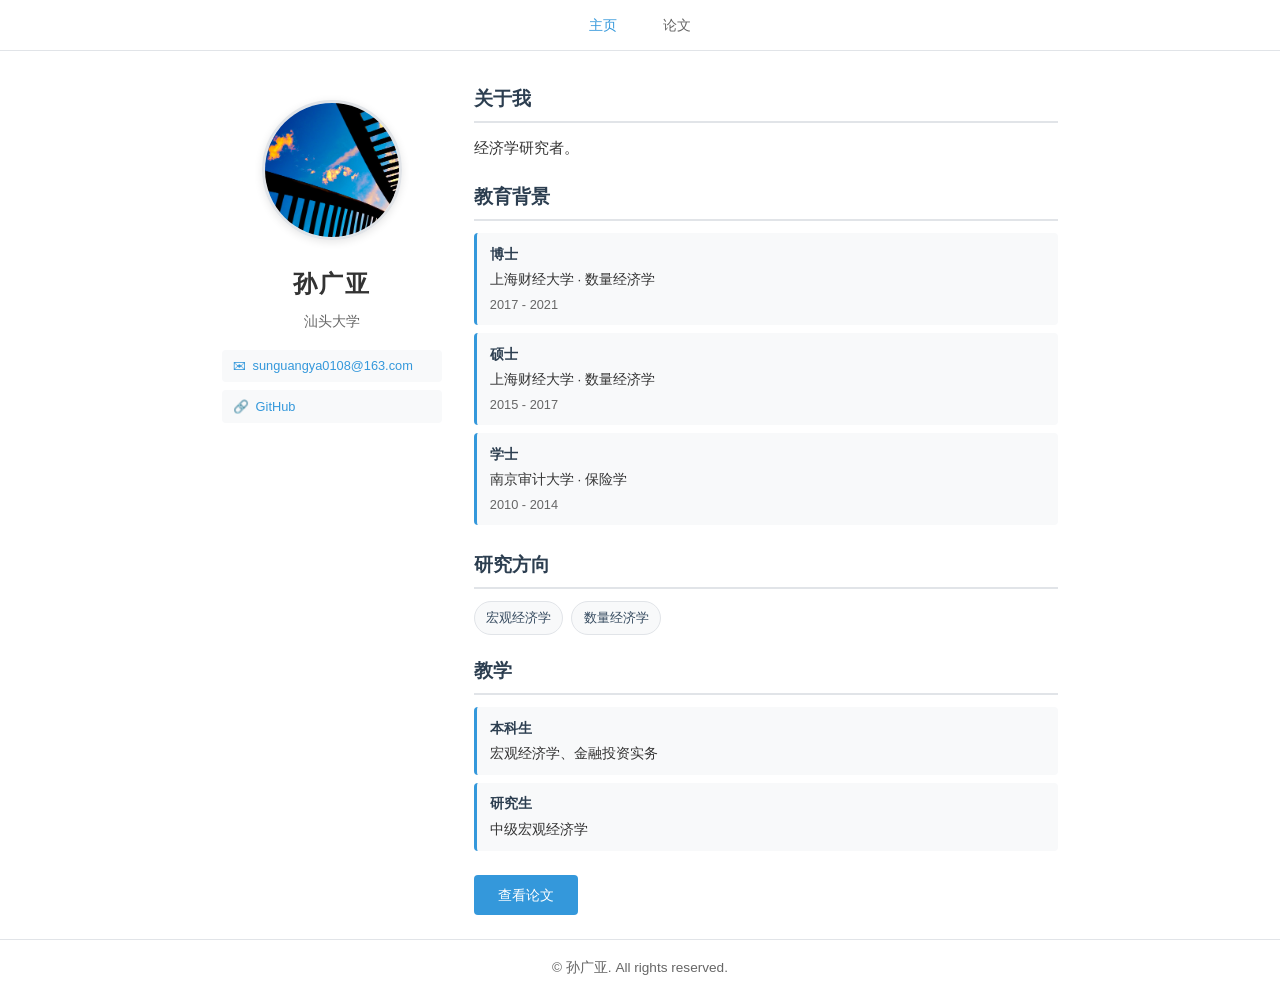
==== index.html @ b4a93ea8 "Update: 2026-03-26 14:30" ====
<!doctype html>
<html lang="zh-CN">
    <head>
        <meta charset="UTF-8" />
        <meta name="viewport" content="width=device-width, initial-scale=1.0" />
        <title>孙广亚 | 个人主页</title>
        <link rel="stylesheet" href="styles.css" />
    </head>
    <body>
        <header class="site-header">
            <nav class="nav">
                <a href="index.html" class="nav-link active">主页</a>
                <a href="papers.html" class="nav-link">论文</a>
            </nav>
        </header>

        <main class="main-content">
            <div class="profile-card">
                <div class="profile-left">
                    <div class="photo-container">
                        <img
                            src="images/photo.jpg"
                            alt="个人照片"
                            class="profile-photo"
                        />
                    </div>
                    <div class="profile-name">
                        <h1>孙广亚</h1>
                        <p class="title">汕头大学</p>
                    </div>
                    <div class="contact-info">
                        <a
                            href="mailto:sunguangya0108@163.com"
                            class="contact-item"
                        >
                            <span>✉</span> sunguangya0108@163.com
                        </a>
                        <a
                            href="https://github.com/sun0720"
                            class="contact-item"
                            target="_blank"
                        >
                            <span>🔗</span> GitHub
                        </a>
                    </div>
                </div>

                <div class="profile-right">
                    <section class="intro-section">
                        <h2>关于我</h2>
                        <p>经济学研究者。</p>
                    </section>

                    <section class="edu-section">
                        <h2>教育背景</h2>
                        <div class="edu-list">
                            <div class="edu-item">
                                <span class="degree">博士</span>
                                <span class="school"
                                    >上海财经大学 · 数量经济学</span
                                >
                                <span class="time">2017 - 2021</span>
                            </div>
                            <div class="edu-item">
                                <span class="degree">硕士</span>
                                <span class="school"
                                    >上海财经大学 · 数量经济学</span
                                >
                                <span class="time">2015 - 2017</span>
                            </div>
                            <div class="edu-item">
                                <span class="degree">学士</span>
                                <span class="school"
                                    >南京审计大学 · 保险学</span
                                >
                                <span class="time">2010 - 2014</span>
                            </div>
                        </div>
                    </section>

                    <section class="research-section">
                        <h2>研究方向</h2>
                        <div class="research-tags">
                            <span class="tag">宏观经济学</span>
                            <span class="tag">数量经济学</span>
                        </div>
                    </section>

                    <section class="research-section">
                        <h2>教学</h2>
                        <div class="edu-list">
                            <div class="edu-item">
                                <span class="degree">本科生</span>
                                <span class="school"
                                    >宏观经济学、金融投资实务</span
                                >
                            </div>
                            <div class="edu-item">
                                <span class="degree">研究生</span>
                                <span class="school">中级宏观经济学</span>
                            </div>
                        </div>
                    </section>

                    <div class="quick-links">
                        <a href="papers.html" class="btn">查看论文</a>
                    </div>
                </div>
            </div>
        </main>

        <footer class="site-footer">
            <p>&copy; 孙广亚. All rights reserved.</p>
        </footer>
    </body>
</html>
---- styles.css ----
/* 学术风格个人博客样式 */

:root {
    --primary-color: #2c3e50;
    --secondary-color: #34495e;
    --accent-color: #3498db;
    --text-color: #333;
    --text-light: #666;
    --bg-color: #fff;
    --bg-light: #f8f9fa;
    --border-color: #e1e4e8;
    --max-width: 900px;
}

* {
    margin: 0;
    padding: 0;
    box-sizing: border-box;
}

body {
    font-family: -apple-system, BlinkMacSystemFont, 'Segoe UI', Roboto, 'Helvetica Neue', Arial, sans-serif;
    line-height: 1.7;
    color: var(--text-color);
    background-color: var(--bg-color);
}

/* Header */
.site-header {
    background: var(--bg-color);
    border-bottom: 1px solid var(--border-color);
    padding: 0.5rem 0;
    position: sticky;
    top: 0;
    z-index: 100;
}

.nav {
    max-width: var(--max-width);
    margin: 0 auto;
    padding: 0 2rem;
    display: flex;
    gap: 1.5rem;
    justify-content: center;
}

.nav-link {
    text-decoration: none;
    color: var(--text-light);
    font-size: 0.9rem;
    padding: 0.3rem 0.7rem;
    border-radius: 4px;
    transition: all 0.2s ease;
}

.nav-link:hover {
    color: var(--primary-color);
    background: var(--bg-light);
}

.nav-link.active {
    color: var(--accent-color);
    font-weight: 500;
}

/* Main Content */
.main-content {
    max-width: var(--max-width);
    margin: 0 auto;
    padding: 1.5rem 2rem;
    min-height: calc(100vh - 200px);
}

/* Hero Section */
.hero {
    text-align: center;
    padding: 1.5rem 0;
    border-bottom: 1px solid var(--border-color);
    margin-bottom: 1.5rem;
}

/* Photo Section */
.photo-section {
    text-align: center;
    margin-bottom: 2rem;
}

.photo-container {
    display: inline-block;
}

.profile-photo {
    width: 150px;
    height: 150px;
    object-fit: cover;
    border-radius: 50%;
    border: 3px solid var(--border-color);
    box-shadow: 0 2px 8px rgba(0,0,0,0.1);
}

.name {
    font-size: 2rem;
    font-weight: 600;
    color: var(--primary-color);
    margin-bottom: 0.25rem;
    letter-spacing: 2px;
}

.title {
    font-size: 1.1rem;
    color: var(--text-light);
    margin-bottom: 0.75rem;
}

.intro {
    font-size: 1rem;
    color: var(--text-color);
    max-width: 600px;
    margin: 0 auto 1rem;
    line-height: 1.6;
}

.quick-links {
    display: flex;
    gap: 1rem;
    justify-content: center;
    flex-wrap: wrap;
}

.btn {
    display: inline-block;
    padding: 0.5rem 1.5rem;
    background: var(--accent-color);
    color: #fff;
    text-decoration: none;
    border-radius: 4px;
    font-size: 0.9rem;
    transition: all 0.2s ease;
}

.btn:hover {
    background: #2980b9;
    transform: translateY(-1px);
}

.btn-outline {
    background: transparent;
    border: 1px solid var(--accent-color);
    color: var(--accent-color);
}

.btn-outline:hover {
    background: var(--accent-color);
    color: #fff;
}

/* Sections */
section {
    margin-bottom: 3rem;
}

h2 {
    font-size: 1.4rem;
    color: var(--primary-color);
    margin-bottom: 1.5rem;
    padding-bottom: 0.5rem;
    border-bottom: 2px solid var(--border-color);
}

h3 {
    font-size: 1.1rem;
    color: var(--secondary-color);
    margin: 1.5rem 0 1rem;
}

/* Research Interests */
.interests-list {
    list-style: none;
    display: grid;
    grid-template-columns: repeat(auto-fit, minmax(200px, 1fr));
    gap: 1rem;
}

.interests-list li {
    padding: 1rem 1.5rem;
    background: var(--bg-light);
    border-radius: 4px;
    border-left: 3px solid var(--accent-color);
}

/* News */
.news-list {
    list-style: none;
}

.news-list li {
    padding: 0.75rem 0;
    border-bottom: 1px solid var(--border-color);
    display: flex;
    gap: 1rem;
}

.date {
    color: var(--text-light);
    min-width: 50px;
    font-size: 0.9rem;
}

/* Page Header */
.page-header {
    text-align: center;
    margin-bottom: 3rem;
    padding-bottom: 2rem;
    border-bottom: 1px solid var(--border-color);
}

.page-header h1 {
    font-size: 2rem;
    color: var(--primary-color);
    margin-bottom: 0.5rem;
}

.subtitle {
    color: var(--text-light);
    font-size: 1rem;
    letter-spacing: 1px;
}

/* Papers */
.papers-section {
    margin-bottom: 3rem;
}

.paper-year-group {
    margin-bottom: 0.75rem;
}

.paper-year-header {
    display: inline-block;
    font-size: 0.95rem;
    font-weight: 600;
    color: var(--accent-color);
    padding: 0.2rem 0.75rem;
    background: linear-gradient(135deg, rgba(52, 152, 219, 0.1), rgba(52, 152, 219, 0.05));
    border-radius: 15px;
    margin-bottom: 0.5rem;
    border-left: 2px solid var(--accent-color);
}

.paper-list {
    display: flex;
    flex-direction: column;
    gap: 0.25rem;
}

.paper-item {
    display: flex;
    gap: 0.4rem;
    padding: 0.2rem 0.4rem;
    background: #fff;
    border: 1px solid var(--border-color);
    border-radius: 4px;
    transition: all 0.2s ease;
    position: relative;
    align-items: center;
}

.paper-item::before {
    content: "";
    position: absolute;
    left: 0;
    top: 0;
    bottom: 0;
    width: 2px;
    background: var(--accent-color);
    border-radius: 4px 0 0 4px;
    opacity: 0.5;
    transition: opacity 0.2s ease;
}

.paper-item:hover {
    box-shadow: 0 2px 6px rgba(0,0,0,0.06);
    border-color: var(--accent-color);
}

.paper-item:hover::before {
    opacity: 1;
}

.paper-year {
    font-size: 0.75rem;
    font-weight: 700;
    color: var(--accent-color);
    min-width: 32px;
    padding-top: 0;
}

.paper-content {
    flex: 1;
    display: flex;
    flex-wrap: wrap;
    align-items: baseline;
    gap: 0.1rem;
    line-height: 1.3;
    white-space: nowrap;
}

.paper-content .paper-title::after {
    content: "—";
    margin: 0 0.4rem;
    color: var(--text-light);
}

.paper-content .paper-authors::after {
    content: "（";
    color: var(--text-light);
}

.paper-content .paper-venue::before {
    content: "";
}

.paper-content .paper-venue::after {
    content: "）";
    color: var(--text-light);
}

.paper-title {
    font-size: 0.85rem;
    color: var(--primary-color);
    margin-bottom: 0;
    line-height: 1.4;
    font-weight: 500;
    display: inline;
}

.paper-authors {
    font-size: 0.75rem;
    color: var(--text-color);
    margin-bottom: 0;
    display: inline;
}

.paper-venue {
    display: inline;
    font-size: 0.7rem;
    color: #7f8c8d;
    background: #f8f9fa;
    padding: 0.1rem 0.4rem;
    border-radius: 3px;
    margin-left: 0.5rem;
    white-space: nowrap;
}

.paper-links {
    display: inline;
    margin-left: 0.35rem;
}

.paper-link {
    font-size: 0.7rem;
    color: var(--accent-color);
    text-decoration: none;
    padding: 0.1rem 0.35rem;
    border: 1px solid var(--accent-color);
    border-radius: 12px;
    transition: all 0.2s ease;
    font-weight: 500;
}

.paper-link:hover {
    background: var(--accent-color);
    color: #fff;
}

/* About */
.about-section {
    margin-top: 2rem;
}

.about-grid {
    display: grid;
    grid-template-columns: 250px 1fr;
    gap: 3rem;
    align-items: start;
}

.about-photo {
    position: sticky;
    top: 100px;
}

.photo-placeholder {
    width: 100%;
    aspect-ratio: 1;
    background: var(--bg-light);
    border-radius: 8px;
    display: flex;
    align-items: center;
    justify-content: center;
    color: var(--text-light);
    border: 1px solid var(--border-color);
}

.about-info h2 {
    border-bottom: none;
    padding-bottom: 0;
    margin-bottom: 1rem;
}

.about-info p {
    margin-bottom: 1.5rem;
    line-height: 1.8;
}

.edu-list, .research-list {
    list-style: none;
    margin-bottom: 1.5rem;
}

.edu-list li {
    padding: 0.75rem 0;
    border-bottom: 1px solid var(--border-color);
    display: flex;
    gap: 1rem;
    flex-wrap: wrap;
}

.edu-list .degree {
    font-weight: 500;
    min-width: 50px;
}

.edu-list .school {
    color: var(--primary-color);
}

.edu-list .major {
    color: var(--text-light);
    flex: 1;
}

.edu-list .time {
    color: var(--text-light);
    font-size: 0.9rem;
}

.research-list li {
    padding: 0.5rem 0;
    padding-left: 1.5rem;
    position: relative;
}

.research-list li::before {
    content: "•";
    position: absolute;
    left: 0;
    color: var(--accent-color);
}

.contact-links {
    display: flex;
    flex-direction: column;
    gap: 0.75rem;
}

.contact-link {
    display: inline-flex;
    align-items: center;
    gap: 0.5rem;
    color: var(--accent-color);
    text-decoration: none;
    font-size: 0.95rem;
}

.contact-link:hover {
    text-decoration: underline;
}

.contact-link .icon {
    font-size: 1rem;
}

/* Footer */
.site-footer {
    text-align: center;
    padding: 1rem;
    border-top: 1px solid var(--border-color);
    color: var(--text-light);
    font-size: 0.85rem;
}

/* Profile Card Layout */
.profile-card {
    display: grid;
    grid-template-columns: 220px 1fr;
    gap: 2rem;
    align-items: start;
}

.profile-left {
    text-align: center;
    position: sticky;
    top: 100px;
}

.profile-left .photo-container {
    margin-bottom: 1rem;
}

.profile-left .profile-photo {
    width: 140px;
    height: 140px;
}

.profile-name h1 {
    font-size: 1.5rem;
    margin-bottom: 0.25rem;
    letter-spacing: 2px;
}

.profile-name .title {
    font-size: 0.9rem;
    color: var(--text-light);
    margin-bottom: 1rem;
}

.contact-info {
    display: flex;
    flex-direction: column;
    gap: 0.5rem;
}

.contact-item {
    display: inline-flex;
    align-items: center;
    gap: 0.4rem;
    color: var(--accent-color);
    text-decoration: none;
    font-size: 0.8rem;
    padding: 0.35rem 0.7rem;
    background: var(--bg-light);
    border-radius: 4px;
    transition: all 0.2s ease;
}

.contact-item:hover {
    background: var(--accent-color);
    color: #fff;
}

.profile-right {
    padding-top: 0.5rem;
}

.profile-right h2 {
    font-size: 1.2rem;
    color: var(--primary-color);
    margin-bottom: 0.75rem;
    padding-bottom: 0.35rem;
    border-bottom: 2px solid var(--border-color);
}

.intro-section {
    margin-bottom: 1.25rem;
}

.intro-section p {
    line-height: 1.7;
    color: var(--text-color);
    font-size: 0.95rem;
}

.edu-section {
    margin-bottom: 1.25rem;
}

.edu-list {
    display: flex;
    flex-direction: column;
    gap: 0.5rem;
}

.edu-item {
    display: flex;
    flex-direction: column;
    gap: 0.15rem;
    padding: 0.6rem 0.8rem;
    background: var(--bg-light);
    border-radius: 4px;
    border-left: 3px solid var(--accent-color);
}

.edu-item .degree {
    font-weight: 600;
    color: var(--primary-color);
    font-size: 0.85rem;
}

.edu-item .school {
    color: var(--text-color);
    font-size: 0.85rem;
}

.edu-item .time {
    color: var(--text-light);
    font-size: 0.8rem;
}

.research-section {
    margin-bottom: 1.25rem;
}

.research-tags {
    display: flex;
    flex-wrap: wrap;
    gap: 0.5rem;
}

.tag {
    padding: 0.3rem 0.7rem;
    background: var(--bg-light);
    border: 1px solid var(--border-color);
    border-radius: 20px;
    font-size: 0.8rem;
    color: var(--secondary-color);
}

.profile-right .quick-links {
    justify-content: flex-start;
    margin-top: 1rem;
}

/* Responsive */
@media (max-width: 768px) {
    .profile-card {
        grid-template-columns: 1fr;
        gap: 1.5rem;
    }

    .profile-left {
        position: static;
    }

    .name {
        font-size: 1.8rem;
    }

    .paper-item {
        flex-direction: column;
        gap: 0.25rem;
        padding: 0.4rem 0.6rem;
    }

    .paper-content {
        flex-direction: column;
    }

    .paper-content .paper-title::after {
        content: "";
    }

    .paper-content .paper-authors::after {
        content: "";
    }

    .paper-content .paper-venue::before {
        content: "（";
    }

    .paper-content .paper-venue::after {
        content: "）";
    }

    .paper-links {
        display: block;
        margin-left: 0;
        margin-top: 0.25rem;
    }

    .nav {
        gap: 1rem;
    }

    .main-content {
        padding: 1rem 1.25rem;
    }

    .profile-left .profile-photo {
        width: 120px;
        height: 120px;
    }
}
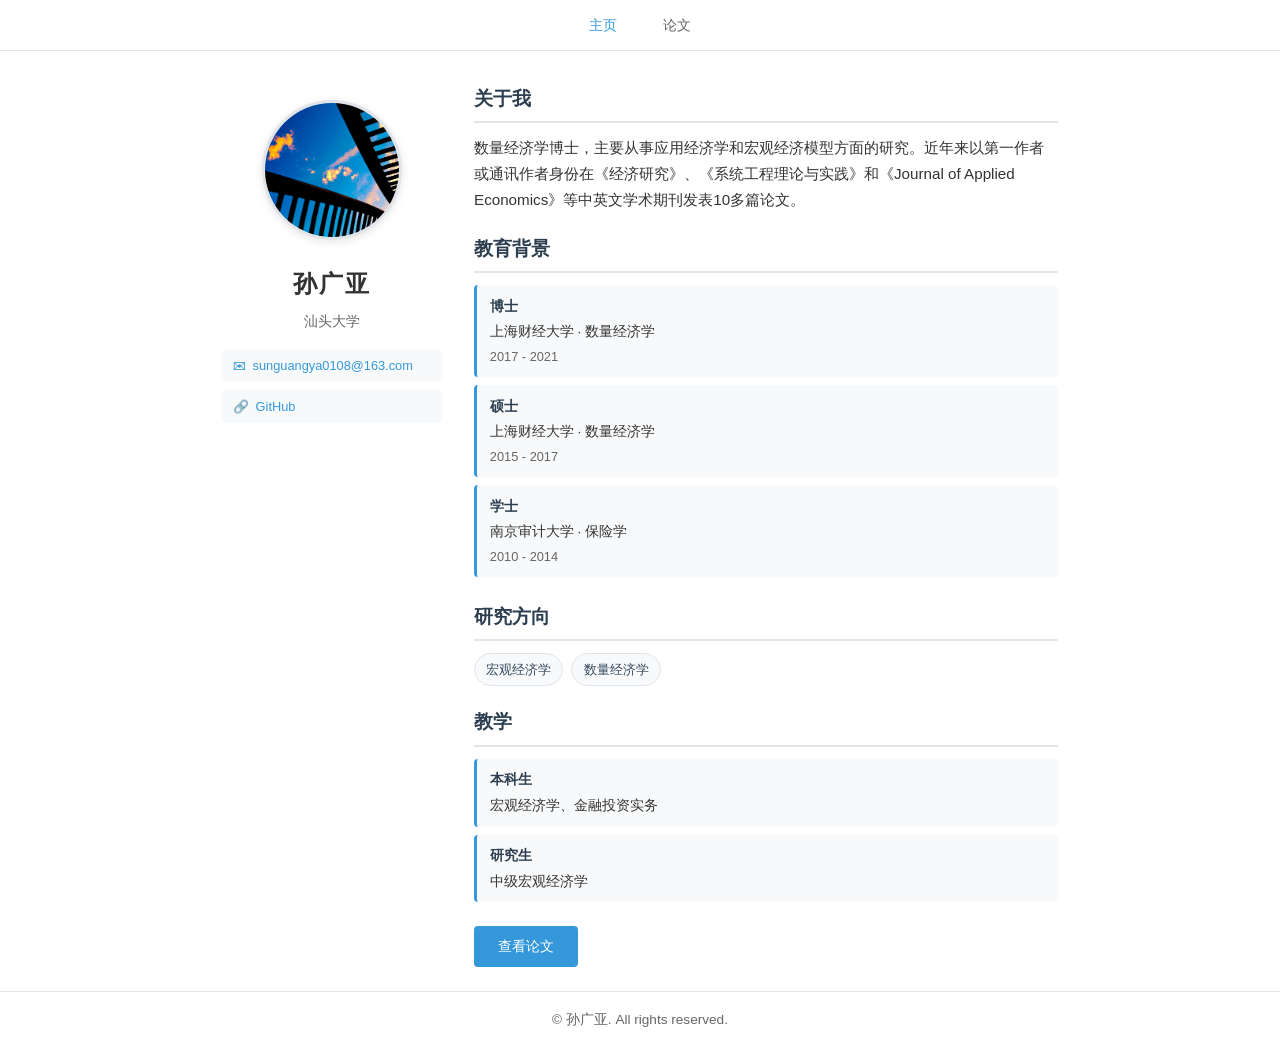
==== commit 203b73e7: "Update: 2026-03-26 14:32" ====
--- a/index.html
+++ b/index.html
@@ -48,7 +48,11 @@
                 <div class="profile-right">
                     <section class="intro-section">
                         <h2>关于我</h2>
-                        <p>经济学研究者。</p>
+                        <p>
+                            数量经济学博士，主要从事应用经济学和宏观经济模型方面的研究。近年来以第一作者或通讯作者身份在《经济研究》、《系统工程理论与实践》和《Journal
+                            of Applied
+                            Economics》等中英文学术期刊发表10多篇论文。
+                        </p>
                     </section>
 
                     <section class="edu-section">
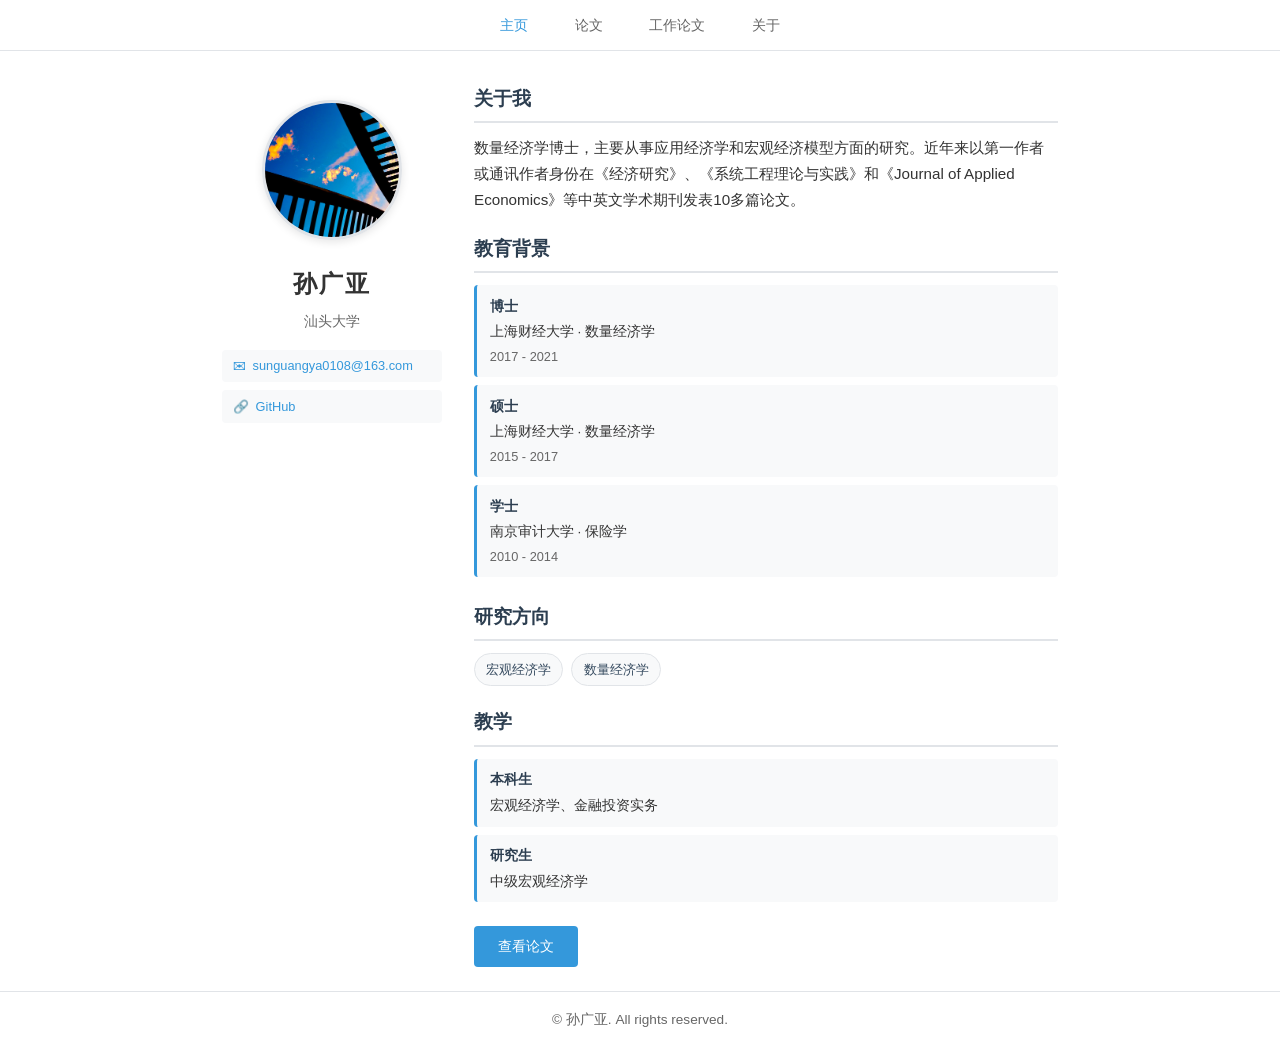
==== commit e2502030: "Update: 2026-03-26 15:00" ====
--- a/index.html
+++ b/index.html
@@ -1,120 +1,11 @@
-<!doctype html>
+<!DOCTYPE html>
 <html lang="zh-CN">
-    <head>
-        <meta charset="UTF-8" />
-        <meta name="viewport" content="width=device-width, initial-scale=1.0" />
-        <title>孙广亚 | 个人主页</title>
-        <link rel="stylesheet" href="styles.css" />
-    </head>
-    <body>
-        <header class="site-header">
-            <nav class="nav">
-                <a href="index.html" class="nav-link active">主页</a>
-                <a href="papers.html" class="nav-link">论文</a>
-            </nav>
-        </header>
-
-        <main class="main-content">
-            <div class="profile-card">
-                <div class="profile-left">
-                    <div class="photo-container">
-                        <img
-                            src="images/photo.jpg"
-                            alt="个人照片"
-                            class="profile-photo"
-                        />
-                    </div>
-                    <div class="profile-name">
-                        <h1>孙广亚</h1>
-                        <p class="title">汕头大学</p>
-                    </div>
-                    <div class="contact-info">
-                        <a
-                            href="mailto:sunguangya0108@163.com"
-                            class="contact-item"
-                        >
-                            <span>✉</span> sunguangya0108@163.com
-                        </a>
-                        <a
-                            href="https://github.com/sun0720"
-                            class="contact-item"
-                            target="_blank"
-                        >
-                            <span>🔗</span> GitHub
-                        </a>
-                    </div>
-                </div>
-
-                <div class="profile-right">
-                    <section class="intro-section">
-                        <h2>关于我</h2>
-                        <p>
-                            数量经济学博士，主要从事应用经济学和宏观经济模型方面的研究。近年来以第一作者或通讯作者身份在《经济研究》、《系统工程理论与实践》和《Journal
-                            of Applied
-                            Economics》等中英文学术期刊发表10多篇论文。
-                        </p>
-                    </section>
-
-                    <section class="edu-section">
-                        <h2>教育背景</h2>
-                        <div class="edu-list">
-                            <div class="edu-item">
-                                <span class="degree">博士</span>
-                                <span class="school"
-                                    >上海财经大学 · 数量经济学</span
-                                >
-                                <span class="time">2017 - 2021</span>
-                            </div>
-                            <div class="edu-item">
-                                <span class="degree">硕士</span>
-                                <span class="school"
-                                    >上海财经大学 · 数量经济学</span
-                                >
-                                <span class="time">2015 - 2017</span>
-                            </div>
-                            <div class="edu-item">
-                                <span class="degree">学士</span>
-                                <span class="school"
-                                    >南京审计大学 · 保险学</span
-                                >
-                                <span class="time">2010 - 2014</span>
-                            </div>
-                        </div>
-                    </section>
-
-                    <section class="research-section">
-                        <h2>研究方向</h2>
-                        <div class="research-tags">
-                            <span class="tag">宏观经济学</span>
-                            <span class="tag">数量经济学</span>
-                        </div>
-                    </section>
-
-                    <section class="research-section">
-                        <h2>教学</h2>
-                        <div class="edu-list">
-                            <div class="edu-item">
-                                <span class="degree">本科生</span>
-                                <span class="school"
-                                    >宏观经济学、金融投资实务</span
-                                >
-                            </div>
-                            <div class="edu-item">
-                                <span class="degree">研究生</span>
-                                <span class="school">中级宏观经济学</span>
-                            </div>
-                        </div>
-                    </section>
-
-                    <div class="quick-links">
-                        <a href="papers.html" class="btn">查看论文</a>
-                    </div>
-                </div>
-            </div>
-        </main>
-
-        <footer class="site-footer">
-            <p>&copy; 孙广亚. All rights reserved.</p>
-        </footer>
-    </body>
-</html>
+<head>
+    <meta charset="UTF-8">
+    <meta http-equiv="refresh" content="0; url=home.html">
+    <title>跳转中...</title>
+</head>
+<body>
+    <p>正在跳转到 <a href="home.html">主页</a>...</p>
+</body>
+</html>
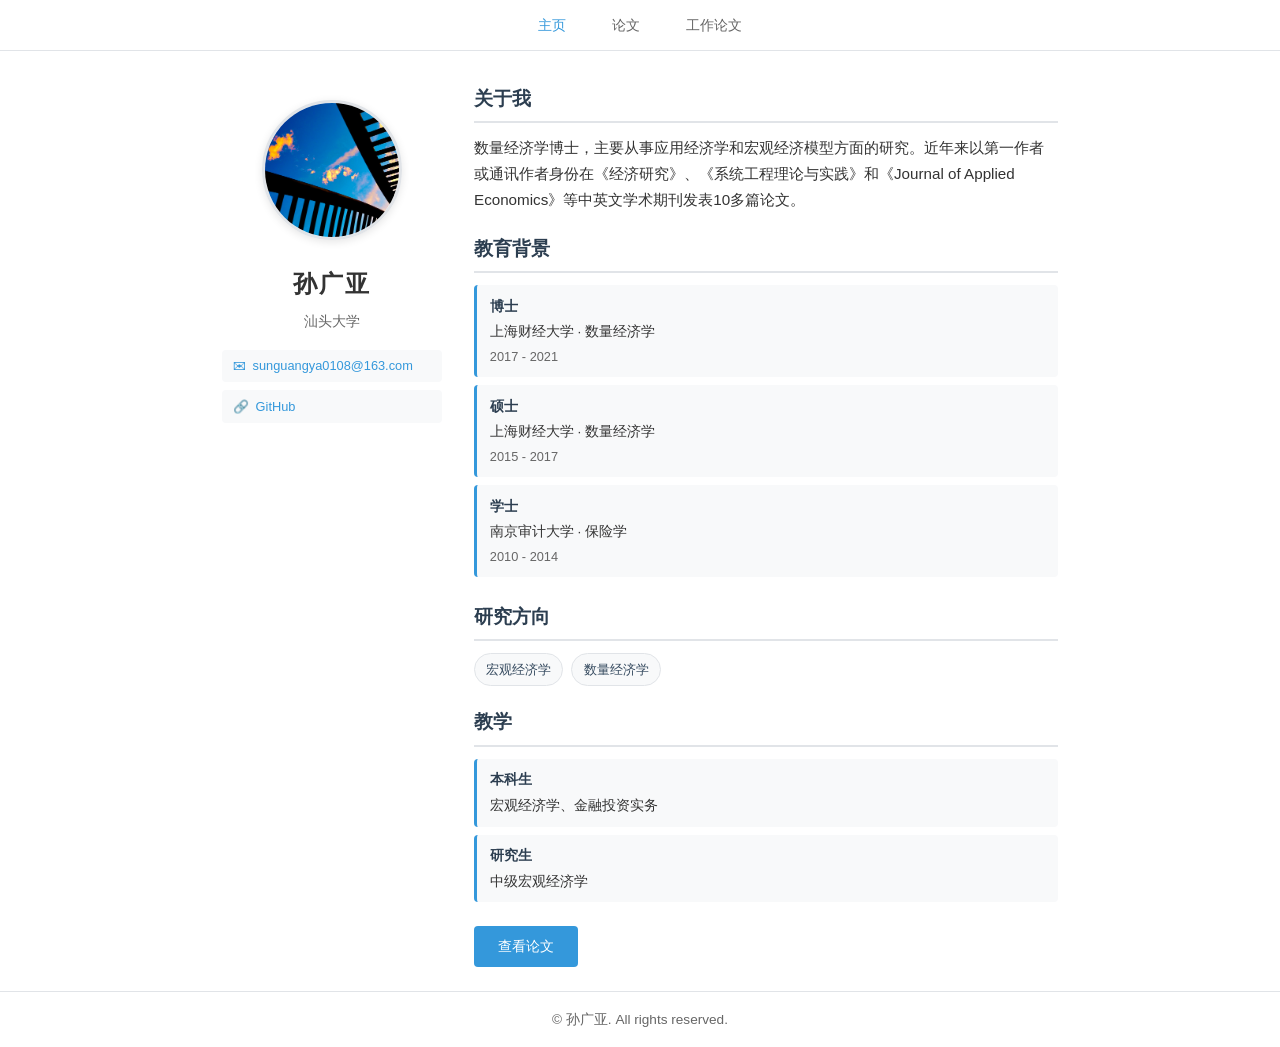
==== commit 6656cd5f: "Update: 2026-03-26 15:10" ====
--- a/index.html
+++ b/index.html
@@ -1,11 +1,121 @@
-<!DOCTYPE html>
+<!doctype html>
 <html lang="zh-CN">
-<head>
-    <meta charset="UTF-8">
-    <meta http-equiv="refresh" content="0; url=home.html">
-    <title>跳转中...</title>
-</head>
-<body>
-    <p>正在跳转到 <a href="home.html">主页</a>...</p>
-</body>
-</html>+    <head>
+        <meta charset="UTF-8" />
+        <meta name="viewport" content="width=device-width, initial-scale=1.0" />
+        <title>孙广亚 | 个人主页</title>
+        <link rel="stylesheet" href="styles.css" />
+    </head>
+    <body>
+        <header class="site-header">
+            <nav class="nav">
+                <a href="index.html" class="nav-link active">主页</a>
+                <a href="publications.html" class="nav-link">论文</a>
+                <a href="working-papers.html" class="nav-link">工作论文</a>
+            </nav>
+        </header>
+
+        <main class="main-content">
+            <div class="profile-card">
+                <div class="profile-left">
+                    <div class="photo-container">
+                        <img
+                            src="images/photo.jpg"
+                            alt="个人照片"
+                            class="profile-photo"
+                        />
+                    </div>
+                    <div class="profile-name">
+                        <h1>孙广亚</h1>
+                        <p class="title">汕头大学</p>
+                    </div>
+                    <div class="contact-info">
+                        <a
+                            href="mailto:sunguangya0108@163.com"
+                            class="contact-item"
+                        >
+                            <span>✉</span> sunguangya0108@163.com
+                        </a>
+                        <a
+                            href="https://github.com/sun0720"
+                            class="contact-item"
+                            target="_blank"
+                        >
+                            <span>🔗</span> GitHub
+                        </a>
+                    </div>
+                </div>
+
+                <div class="profile-right">
+                    <section class="intro-section">
+                        <h2>关于我</h2>
+                        <p>
+                            数量经济学博士，主要从事应用经济学和宏观经济模型方面的研究。近年来以第一作者或通讯作者身份在《经济研究》、《系统工程理论与实践》和《Journal
+                            of Applied
+                            Economics》等中英文学术期刊发表10多篇论文。
+                        </p>
+                    </section>
+
+                    <section class="edu-section">
+                        <h2>教育背景</h2>
+                        <div class="edu-list">
+                            <div class="edu-item">
+                                <span class="degree">博士</span>
+                                <span class="school"
+                                    >上海财经大学 · 数量经济学</span
+                                >
+                                <span class="time">2017 - 2021</span>
+                            </div>
+                            <div class="edu-item">
+                                <span class="degree">硕士</span>
+                                <span class="school"
+                                    >上海财经大学 · 数量经济学</span
+                                >
+                                <span class="time">2015 - 2017</span>
+                            </div>
+                            <div class="edu-item">
+                                <span class="degree">学士</span>
+                                <span class="school"
+                                    >南京审计大学 · 保险学</span
+                                >
+                                <span class="time">2010 - 2014</span>
+                            </div>
+                        </div>
+                    </section>
+
+                    <section class="research-section">
+                        <h2>研究方向</h2>
+                        <div class="research-tags">
+                            <span class="tag">宏观经济学</span>
+                            <span class="tag">数量经济学</span>
+                        </div>
+                    </section>
+
+                    <section class="research-section">
+                        <h2>教学</h2>
+                        <div class="edu-list">
+                            <div class="edu-item">
+                                <span class="degree">本科生</span>
+                                <span class="school"
+                                    >宏观经济学、金融投资实务</span
+                                >
+                            </div>
+                            <div class="edu-item">
+                                <span class="degree">研究生</span>
+                                <span class="school">中级宏观经济学</span>
+                            </div>
+                        </div>
+                    </section>
+
+                    <div class="quick-links">
+                        <a href="publications.html" class="btn">查看论文</a>
+                    </div>
+                </div>
+            </div>
+        </main>
+
+        <footer class="site-footer">
+            <p>&copy; 孙广亚. All rights reserved.</p>
+        </footer>
+    </body>
+</html>
--- a/styles.css
+++ b/styles.css
@@ -0,0 +1,693 @@
+/* 学术风格个人博客样式 */
+
+:root {
+    --primary-color: #2c3e50;
+    --secondary-color: #34495e;
+    --accent-color: #3498db;
+    --text-color: #333;
+    --text-light: #666;
+    --bg-color: #fff;
+    --bg-light: #f8f9fa;
+    --border-color: #e1e4e8;
+    --max-width: 900px;
+}
+
+* {
+    margin: 0;
+    padding: 0;
+    box-sizing: border-box;
+}
+
+body {
+    font-family: -apple-system, BlinkMacSystemFont, 'Segoe UI', Roboto, 'Helvetica Neue', Arial, sans-serif;
+    line-height: 1.7;
+    color: var(--text-color);
+    background-color: var(--bg-color);
+}
+
+/* Header */
+.site-header {
+    background: var(--bg-color);
+    border-bottom: 1px solid var(--border-color);
+    padding: 0.5rem 0;
+    position: sticky;
+    top: 0;
+    z-index: 100;
+}
+
+.nav {
+    max-width: var(--max-width);
+    margin: 0 auto;
+    padding: 0 2rem;
+    display: flex;
+    gap: 1.5rem;
+    justify-content: center;
+}
+
+.nav-link {
+    text-decoration: none;
+    color: var(--text-light);
+    font-size: 0.9rem;
+    padding: 0.3rem 0.7rem;
+    border-radius: 4px;
+    transition: all 0.2s ease;
+}
+
+.nav-link:hover {
+    color: var(--primary-color);
+    background: var(--bg-light);
+}
+
+.nav-link.active {
+    color: var(--accent-color);
+    font-weight: 500;
+}
+
+/* Main Content */
+.main-content {
+    max-width: var(--max-width);
+    margin: 0 auto;
+    padding: 1.5rem 2rem;
+    min-height: calc(100vh - 200px);
+}
+
+/* Hero Section */
+.hero {
+    text-align: center;
+    padding: 1.5rem 0;
+    border-bottom: 1px solid var(--border-color);
+    margin-bottom: 1.5rem;
+}
+
+/* Photo Section */
+.photo-section {
+    text-align: center;
+    margin-bottom: 2rem;
+}
+
+.photo-container {
+    display: inline-block;
+}
+
+.profile-photo {
+    width: 150px;
+    height: 150px;
+    object-fit: cover;
+    border-radius: 50%;
+    border: 3px solid var(--border-color);
+    box-shadow: 0 2px 8px rgba(0,0,0,0.1);
+}
+
+.name {
+    font-size: 2rem;
+    font-weight: 600;
+    color: var(--primary-color);
+    margin-bottom: 0.25rem;
+    letter-spacing: 2px;
+}
+
+.title {
+    font-size: 1.1rem;
+    color: var(--text-light);
+    margin-bottom: 0.75rem;
+}
+
+.intro {
+    font-size: 1rem;
+    color: var(--text-color);
+    max-width: 600px;
+    margin: 0 auto 1rem;
+    line-height: 1.6;
+}
+
+.quick-links {
+    display: flex;
+    gap: 1rem;
+    justify-content: center;
+    flex-wrap: wrap;
+}
+
+.btn {
+    display: inline-block;
+    padding: 0.5rem 1.5rem;
+    background: var(--accent-color);
+    color: #fff;
+    text-decoration: none;
+    border-radius: 4px;
+    font-size: 0.9rem;
+    transition: all 0.2s ease;
+}
+
+.btn:hover {
+    background: #2980b9;
+    transform: translateY(-1px);
+}
+
+.btn-outline {
+    background: transparent;
+    border: 1px solid var(--accent-color);
+    color: var(--accent-color);
+}
+
+.btn-outline:hover {
+    background: var(--accent-color);
+    color: #fff;
+}
+
+/* Sections */
+section {
+    margin-bottom: 3rem;
+}
+
+h2 {
+    font-size: 1.4rem;
+    color: var(--primary-color);
+    margin-bottom: 1.5rem;
+    padding-bottom: 0.5rem;
+    border-bottom: 2px solid var(--border-color);
+}
+
+h3 {
+    font-size: 1.1rem;
+    color: var(--secondary-color);
+    margin: 1.5rem 0 1rem;
+}
+
+/* Research Interests */
+.interests-list {
+    list-style: none;
+    display: grid;
+    grid-template-columns: repeat(auto-fit, minmax(200px, 1fr));
+    gap: 1rem;
+}
+
+.interests-list li {
+    padding: 1rem 1.5rem;
+    background: var(--bg-light);
+    border-radius: 4px;
+    border-left: 3px solid var(--accent-color);
+}
+
+/* News */
+.news-list {
+    list-style: none;
+}
+
+.news-list li {
+    padding: 0.75rem 0;
+    border-bottom: 1px solid var(--border-color);
+    display: flex;
+    gap: 1rem;
+}
+
+.date {
+    color: var(--text-light);
+    min-width: 50px;
+    font-size: 0.9rem;
+}
+
+/* Page Header */
+.page-header {
+    text-align: center;
+    margin-bottom: 3rem;
+    padding-bottom: 2rem;
+    border-bottom: 1px solid var(--border-color);
+}
+
+.page-header h1 {
+    font-size: 2rem;
+    color: var(--primary-color);
+    margin-bottom: 0.5rem;
+}
+
+.subtitle {
+    color: var(--text-light);
+    font-size: 1rem;
+    letter-spacing: 1px;
+}
+
+/* Papers */
+.papers-section {
+    margin-bottom: 3rem;
+}
+
+.paper-year-group {
+    margin-bottom: 0.75rem;
+}
+
+.paper-year-header {
+    display: inline-block;
+    font-size: 0.95rem;
+    font-weight: 600;
+    color: var(--accent-color);
+    padding: 0.2rem 0.75rem;
+    background: linear-gradient(135deg, rgba(52, 152, 219, 0.1), rgba(52, 152, 219, 0.05));
+    border-radius: 15px;
+    margin-bottom: 0.5rem;
+    border-left: 2px solid var(--accent-color);
+}
+
+.paper-list {
+    display: flex;
+    flex-direction: column;
+    gap: 0.25rem;
+}
+
+.paper-item {
+    display: flex;
+    gap: 0.4rem;
+    padding: 0.2rem 0.4rem;
+    background: #fff;
+    border: 1px solid var(--border-color);
+    border-radius: 4px;
+    transition: all 0.2s ease;
+    position: relative;
+    align-items: center;
+}
+
+.paper-item::before {
+    content: "";
+    position: absolute;
+    left: 0;
+    top: 0;
+    bottom: 0;
+    width: 2px;
+    background: var(--accent-color);
+    border-radius: 4px 0 0 4px;
+    opacity: 0.5;
+    transition: opacity 0.2s ease;
+}
+
+.paper-item:hover {
+    box-shadow: 0 2px 6px rgba(0,0,0,0.06);
+    border-color: var(--accent-color);
+}
+
+.paper-item:hover::before {
+    opacity: 1;
+}
+
+.paper-year {
+    font-size: 0.75rem;
+    font-weight: 700;
+    color: var(--accent-color);
+    min-width: 32px;
+    padding-top: 0;
+}
+
+.paper-content {
+    flex: 1;
+    display: flex;
+    flex-wrap: wrap;
+    align-items: baseline;
+    gap: 0.1rem;
+    line-height: 1.3;
+    white-space: nowrap;
+}
+
+.paper-content .paper-title::after {
+    content: "—";
+    margin: 0 0.4rem;
+    color: var(--text-light);
+}
+
+.paper-content .paper-authors::after {
+    content: "（";
+    color: var(--text-light);
+}
+
+.paper-content .paper-venue::before {
+    content: "";
+}
+
+.paper-content .paper-venue::after {
+    content: "）";
+    color: var(--text-light);
+}
+
+.paper-title {
+    font-size: 0.85rem;
+    color: var(--primary-color);
+    margin-bottom: 0;
+    line-height: 1.4;
+    font-weight: 500;
+    display: inline;
+}
+
+.paper-authors {
+    font-size: 0.75rem;
+    color: var(--text-color);
+    margin-bottom: 0;
+    display: inline;
+}
+
+.paper-venue {
+    display: inline;
+    font-size: 0.7rem;
+    color: #7f8c8d;
+    background: #f8f9fa;
+    padding: 0.1rem 0.4rem;
+    border-radius: 3px;
+    margin-left: 0.5rem;
+    white-space: nowrap;
+}
+
+.paper-links {
+    display: inline;
+    margin-left: 0.35rem;
+}
+
+.paper-link {
+    font-size: 0.7rem;
+    color: var(--accent-color);
+    text-decoration: none;
+    padding: 0.1rem 0.35rem;
+    border: 1px solid var(--accent-color);
+    border-radius: 12px;
+    transition: all 0.2s ease;
+    font-weight: 500;
+}
+
+.paper-link:hover {
+    background: var(--accent-color);
+    color: #fff;
+}
+
+/* About */
+.about-section {
+    margin-top: 2rem;
+}
+
+.about-grid {
+    display: grid;
+    grid-template-columns: 250px 1fr;
+    gap: 3rem;
+    align-items: start;
+}
+
+.about-photo {
+    position: sticky;
+    top: 100px;
+}
+
+.photo-placeholder {
+    width: 100%;
+    aspect-ratio: 1;
+    background: var(--bg-light);
+    border-radius: 8px;
+    display: flex;
+    align-items: center;
+    justify-content: center;
+    color: var(--text-light);
+    border: 1px solid var(--border-color);
+}
+
+.about-info h2 {
+    border-bottom: none;
+    padding-bottom: 0;
+    margin-bottom: 1rem;
+}
+
+.about-info p {
+    margin-bottom: 1.5rem;
+    line-height: 1.8;
+}
+
+.edu-list, .research-list {
+    list-style: none;
+    margin-bottom: 1.5rem;
+}
+
+.edu-list li {
+    padding: 0.75rem 0;
+    border-bottom: 1px solid var(--border-color);
+    display: flex;
+    gap: 1rem;
+    flex-wrap: wrap;
+}
+
+.edu-list .degree {
+    font-weight: 500;
+    min-width: 50px;
+}
+
+.edu-list .school {
+    color: var(--primary-color);
+}
+
+.edu-list .major {
+    color: var(--text-light);
+    flex: 1;
+}
+
+.edu-list .time {
+    color: var(--text-light);
+    font-size: 0.9rem;
+}
+
+.research-list li {
+    padding: 0.5rem 0;
+    padding-left: 1.5rem;
+    position: relative;
+}
+
+.research-list li::before {
+    content: "•";
+    position: absolute;
+    left: 0;
+    color: var(--accent-color);
+}
+
+.contact-links {
+    display: flex;
+    flex-direction: column;
+    gap: 0.75rem;
+}
+
+.contact-link {
+    display: inline-flex;
+    align-items: center;
+    gap: 0.5rem;
+    color: var(--accent-color);
+    text-decoration: none;
+    font-size: 0.95rem;
+}
+
+.contact-link:hover {
+    text-decoration: underline;
+}
+
+.contact-link .icon {
+    font-size: 1rem;
+}
+
+/* Footer */
+.site-footer {
+    text-align: center;
+    padding: 1rem;
+    border-top: 1px solid var(--border-color);
+    color: var(--text-light);
+    font-size: 0.85rem;
+}
+
+/* Profile Card Layout */
+.profile-card {
+    display: grid;
+    grid-template-columns: 220px 1fr;
+    gap: 2rem;
+    align-items: start;
+}
+
+.profile-left {
+    text-align: center;
+    position: sticky;
+    top: 100px;
+}
+
+.profile-left .photo-container {
+    margin-bottom: 1rem;
+}
+
+.profile-left .profile-photo {
+    width: 140px;
+    height: 140px;
+}
+
+.profile-name h1 {
+    font-size: 1.5rem;
+    margin-bottom: 0.25rem;
+    letter-spacing: 2px;
+}
+
+.profile-name .title {
+    font-size: 0.9rem;
+    color: var(--text-light);
+    margin-bottom: 1rem;
+}
+
+.contact-info {
+    display: flex;
+    flex-direction: column;
+    gap: 0.5rem;
+}
+
+.contact-item {
+    display: inline-flex;
+    align-items: center;
+    gap: 0.4rem;
+    color: var(--accent-color);
+    text-decoration: none;
+    font-size: 0.8rem;
+    padding: 0.35rem 0.7rem;
+    background: var(--bg-light);
+    border-radius: 4px;
+    transition: all 0.2s ease;
+}
+
+.contact-item:hover {
+    background: var(--accent-color);
+    color: #fff;
+}
+
+.profile-right {
+    padding-top: 0.5rem;
+}
+
+.profile-right h2 {
+    font-size: 1.2rem;
+    color: var(--primary-color);
+    margin-bottom: 0.75rem;
+    padding-bottom: 0.35rem;
+    border-bottom: 2px solid var(--border-color);
+}
+
+.intro-section {
+    margin-bottom: 1.25rem;
+}
+
+.intro-section p {
+    line-height: 1.7;
+    color: var(--text-color);
+    font-size: 0.95rem;
+}
+
+.edu-section {
+    margin-bottom: 1.25rem;
+}
+
+.edu-list {
+    display: flex;
+    flex-direction: column;
+    gap: 0.5rem;
+}
+
+.edu-item {
+    display: flex;
+    flex-direction: column;
+    gap: 0.15rem;
+    padding: 0.6rem 0.8rem;
+    background: var(--bg-light);
+    border-radius: 4px;
+    border-left: 3px solid var(--accent-color);
+}
+
+.edu-item .degree {
+    font-weight: 600;
+    color: var(--primary-color);
+    font-size: 0.85rem;
+}
+
+.edu-item .school {
+    color: var(--text-color);
+    font-size: 0.85rem;
+}
+
+.edu-item .time {
+    color: var(--text-light);
+    font-size: 0.8rem;
+}
+
+.research-section {
+    margin-bottom: 1.25rem;
+}
+
+.research-tags {
+    display: flex;
+    flex-wrap: wrap;
+    gap: 0.5rem;
+}
+
+.tag {
+    padding: 0.3rem 0.7rem;
+    background: var(--bg-light);
+    border: 1px solid var(--border-color);
+    border-radius: 20px;
+    font-size: 0.8rem;
+    color: var(--secondary-color);
+}
+
+.profile-right .quick-links {
+    justify-content: flex-start;
+    margin-top: 1rem;
+}
+
+/* Responsive */
+@media (max-width: 768px) {
+    .profile-card {
+        grid-template-columns: 1fr;
+        gap: 1.5rem;
+    }
+
+    .profile-left {
+        position: static;
+    }
+
+    .name {
+        font-size: 1.8rem;
+    }
+
+    .paper-item {
+        flex-direction: column;
+        gap: 0.25rem;
+        padding: 0.4rem 0.6rem;
+    }
+
+    .paper-content {
+        flex-direction: column;
+    }
+
+    .paper-content .paper-title::after {
+        content: "";
+    }
+
+    .paper-content .paper-authors::after {
+        content: "";
+    }
+
+    .paper-content .paper-venue::before {
+        content: "（";
+    }
+
+    .paper-content .paper-venue::after {
+        content: "）";
+    }
+
+    .paper-links {
+        display: block;
+        margin-left: 0;
+        margin-top: 0.25rem;
+    }
+
+    .nav {
+        gap: 1rem;
+    }
+
+    .main-content {
+        padding: 1rem 1.25rem;
+    }
+
+    .profile-left .profile-photo {
+        width: 120px;
+        height: 120px;
+    }
+}
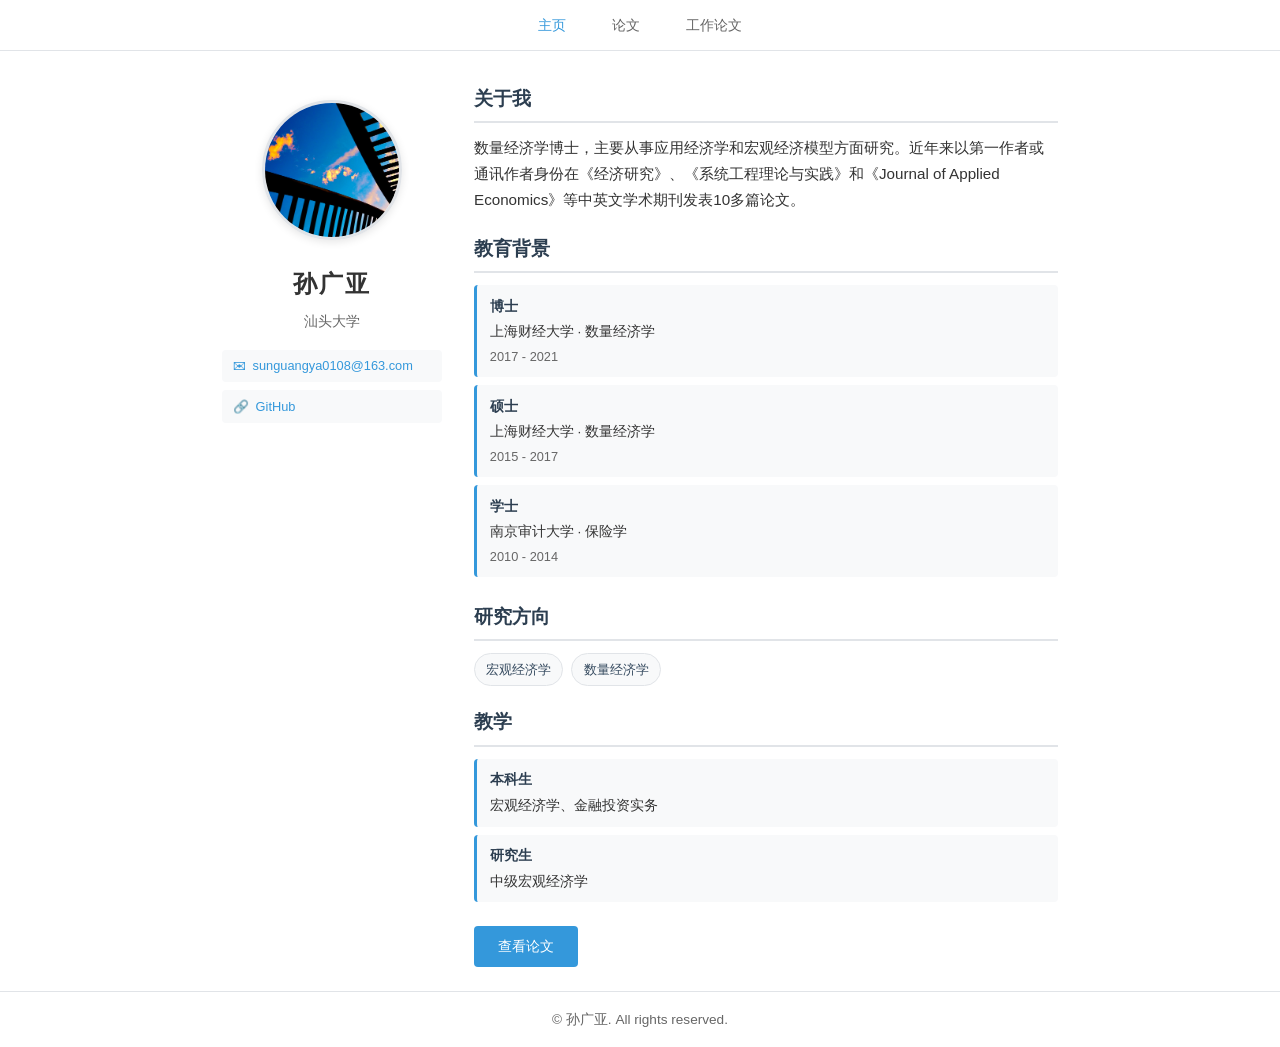
==== commit 7a759850: "Update: 2026-03-26 10:30" ====
--- a/index.html
+++ b/index.html
@@ -50,7 +50,7 @@
                     <section class="intro-section">
                         <h2>关于我</h2>
                         <p>
-                            数量经济学博士，主要从事应用经济学和宏观经济模型方面的研究。近年来以第一作者或通讯作者身份在《经济研究》、《系统工程理论与实践》和《Journal
+                            数量经济学博士，主要从事应用经济学和宏观经济模型方面研究。近年来以第一作者或通讯作者身份在《经济研究》、《系统工程理论与实践》和《Journal
                             of Applied
                             Economics》等中英文学术期刊发表10多篇论文。
                         </p>
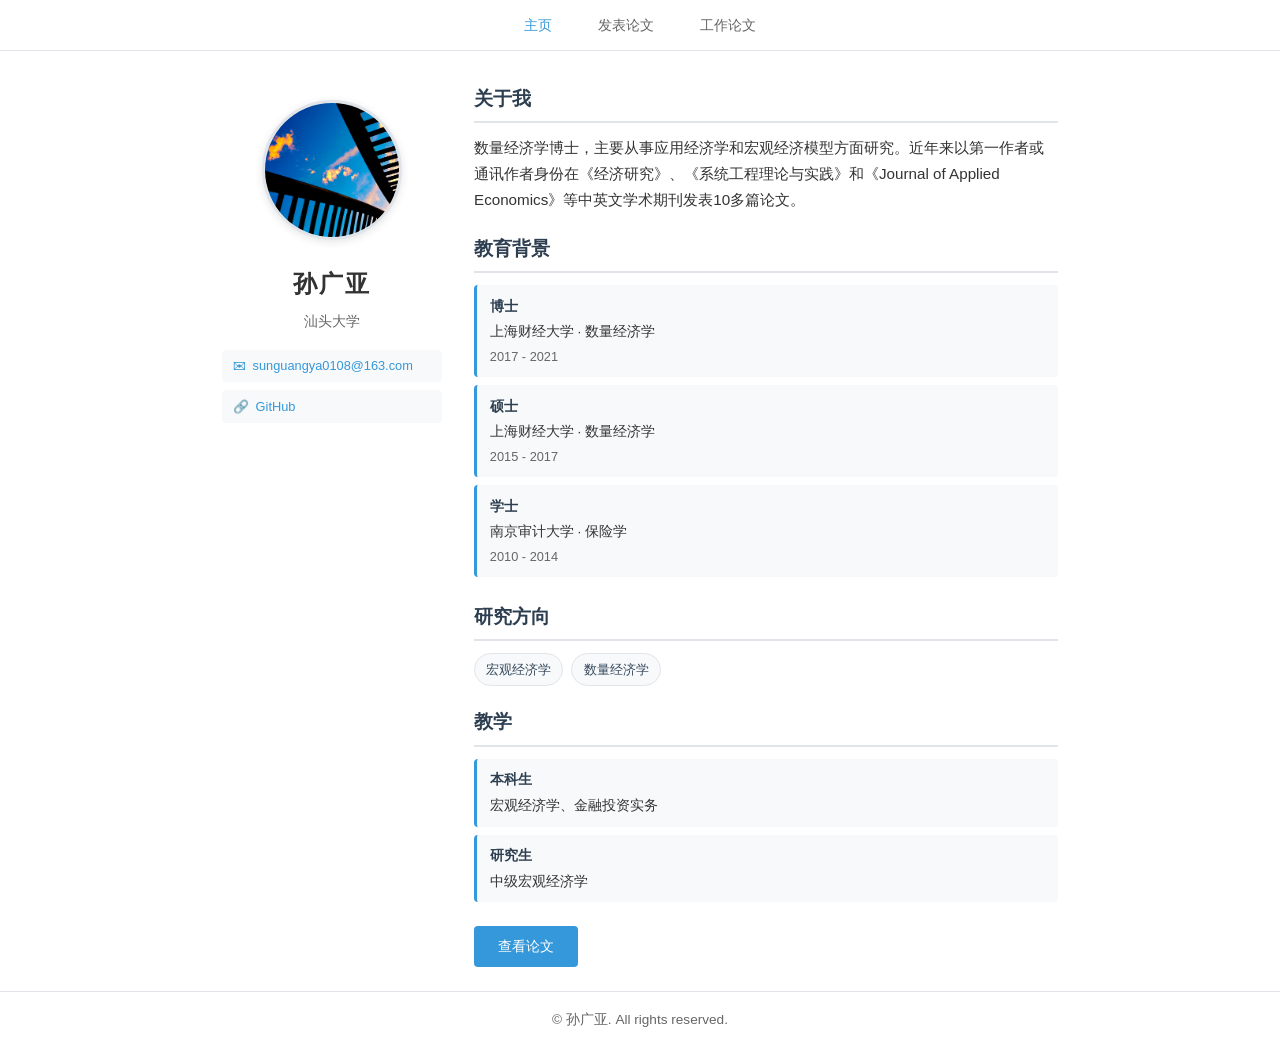
==== commit cc7dc07c: "Update: 2026-03-27 12:57" ====
--- a/index.html
+++ b/index.html
@@ -10,7 +10,7 @@
         <header class="site-header">
             <nav class="nav">
                 <a href="index.html" class="nav-link active">主页</a>
-                <a href="publications.html" class="nav-link">论文</a>
+                <a href="publications.html" class="nav-link">发表论文</a>
                 <a href="working-papers.html" class="nav-link">工作论文</a>
             </nav>
         </header>
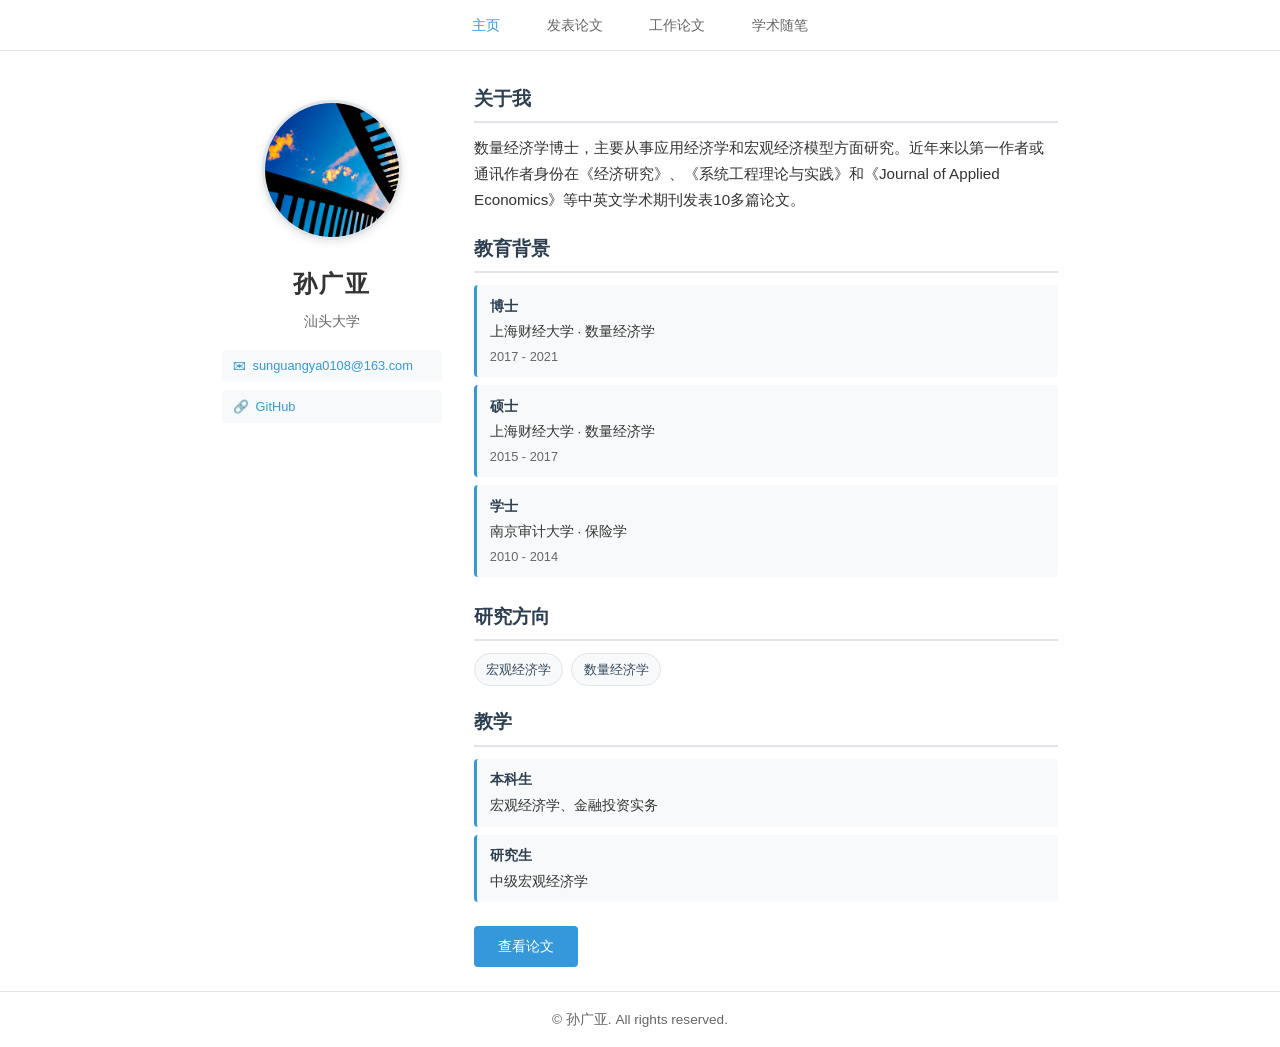
==== commit 2265aaf8: "新增学术随笔栏目 (essays) - 卡片式布局，含 2 篇占位随笔" ====
--- a/index.html
+++ b/index.html
@@ -12,6 +12,7 @@
                 <a href="index.html" class="nav-link active">主页</a>
                 <a href="publications.html" class="nav-link">发表论文</a>
                 <a href="working-papers.html" class="nav-link">工作论文</a>
+                <a href="essays.html" class="nav-link">学术随笔</a>
             </nav>
         </header>
 
--- a/styles.css
+++ b/styles.css
@@ -691,3 +691,158 @@
         height: 120px;
     }
 }
+
+/* Essays (学术随笔) */
+.essays-section {
+    display: flex;
+    flex-direction: column;
+    gap: 1.25rem;
+    margin-bottom: 3rem;
+}
+
+.essay-card {
+    background: var(--bg-light);
+    border: 1px solid var(--border-color);
+    border-left: 3px solid var(--accent-color);
+    border-radius: 6px;
+    padding: 1.25rem 1.5rem;
+    transition: all 0.2s ease;
+}
+
+.essay-card:hover {
+    box-shadow: 0 4px 14px rgba(0, 0, 0, 0.06);
+    border-color: var(--accent-color);
+    transform: translateY(-1px);
+}
+
+.essay-meta {
+    display: flex;
+    align-items: center;
+    gap: 0.75rem;
+    margin-bottom: 0.5rem;
+    flex-wrap: wrap;
+}
+
+.essay-date {
+    font-size: 0.8rem;
+    font-weight: 600;
+    color: var(--accent-color);
+    background: #fff;
+    padding: 0.15rem 0.6rem;
+    border-radius: 12px;
+    border: 1px solid var(--accent-color);
+}
+
+.essay-tags {
+    display: flex;
+    flex-wrap: wrap;
+    gap: 0.4rem;
+}
+
+.essay-tag {
+    font-size: 0.72rem;
+    color: var(--secondary-color);
+    background: #fff;
+    padding: 0.1rem 0.55rem;
+    border-radius: 10px;
+    border: 1px solid var(--border-color);
+}
+
+.essay-title {
+    font-size: 1.15rem;
+    color: var(--primary-color);
+    margin: 0.25rem 0 0.5rem;
+    padding: 0;
+    border: none;
+    line-height: 1.4;
+}
+
+.essay-excerpt {
+    color: var(--text-color);
+    font-size: 0.9rem;
+    line-height: 1.7;
+    margin-bottom: 0.75rem;
+}
+
+.essay-readmore {
+    display: inline-block;
+    font-size: 0.85rem;
+    color: var(--accent-color);
+    text-decoration: none;
+    font-weight: 500;
+    padding: 0.2rem 0;
+    transition: color 0.2s ease;
+}
+
+.essay-readmore:hover {
+    color: #2980b9;
+    text-decoration: underline;
+}
+
+/* Single essay page */
+.essay-article {
+    max-width: 760px;
+    margin: 0 auto;
+    padding: 1rem 0;
+}
+
+.essay-article .essay-back {
+    display: inline-block;
+    font-size: 0.85rem;
+    color: var(--text-light);
+    text-decoration: none;
+    margin-bottom: 1.5rem;
+    transition: color 0.2s ease;
+}
+
+.essay-article .essay-back:hover {
+    color: var(--accent-color);
+}
+
+.essay-article h1 {
+    font-size: 1.7rem;
+    color: var(--primary-color);
+    line-height: 1.4;
+    margin-bottom: 0.5rem;
+    letter-spacing: 0.5px;
+}
+
+.essay-article .essay-body {
+    margin-top: 1.5rem;
+    font-size: 1rem;
+    line-height: 1.9;
+    color: var(--text-color);
+}
+
+.essay-article .essay-body p {
+    margin-bottom: 1.1rem;
+}
+
+.essay-article .essay-body h2 {
+    font-size: 1.2rem;
+    margin: 1.8rem 0 0.8rem;
+}
+
+.essay-article .essay-body h3 {
+    font-size: 1.05rem;
+    margin: 1.4rem 0 0.6rem;
+}
+
+.essay-article .essay-body blockquote {
+    border-left: 3px solid var(--accent-color);
+    padding: 0.25rem 0 0.25rem 1rem;
+    color: var(--text-light);
+    margin: 1rem 0;
+    background: var(--bg-light);
+    border-radius: 0 4px 4px 0;
+}
+
+@media (max-width: 768px) {
+    .essay-card {
+        padding: 1rem 1.1rem;
+    }
+
+    .essay-article h1 {
+        font-size: 1.4rem;
+    }
+}
